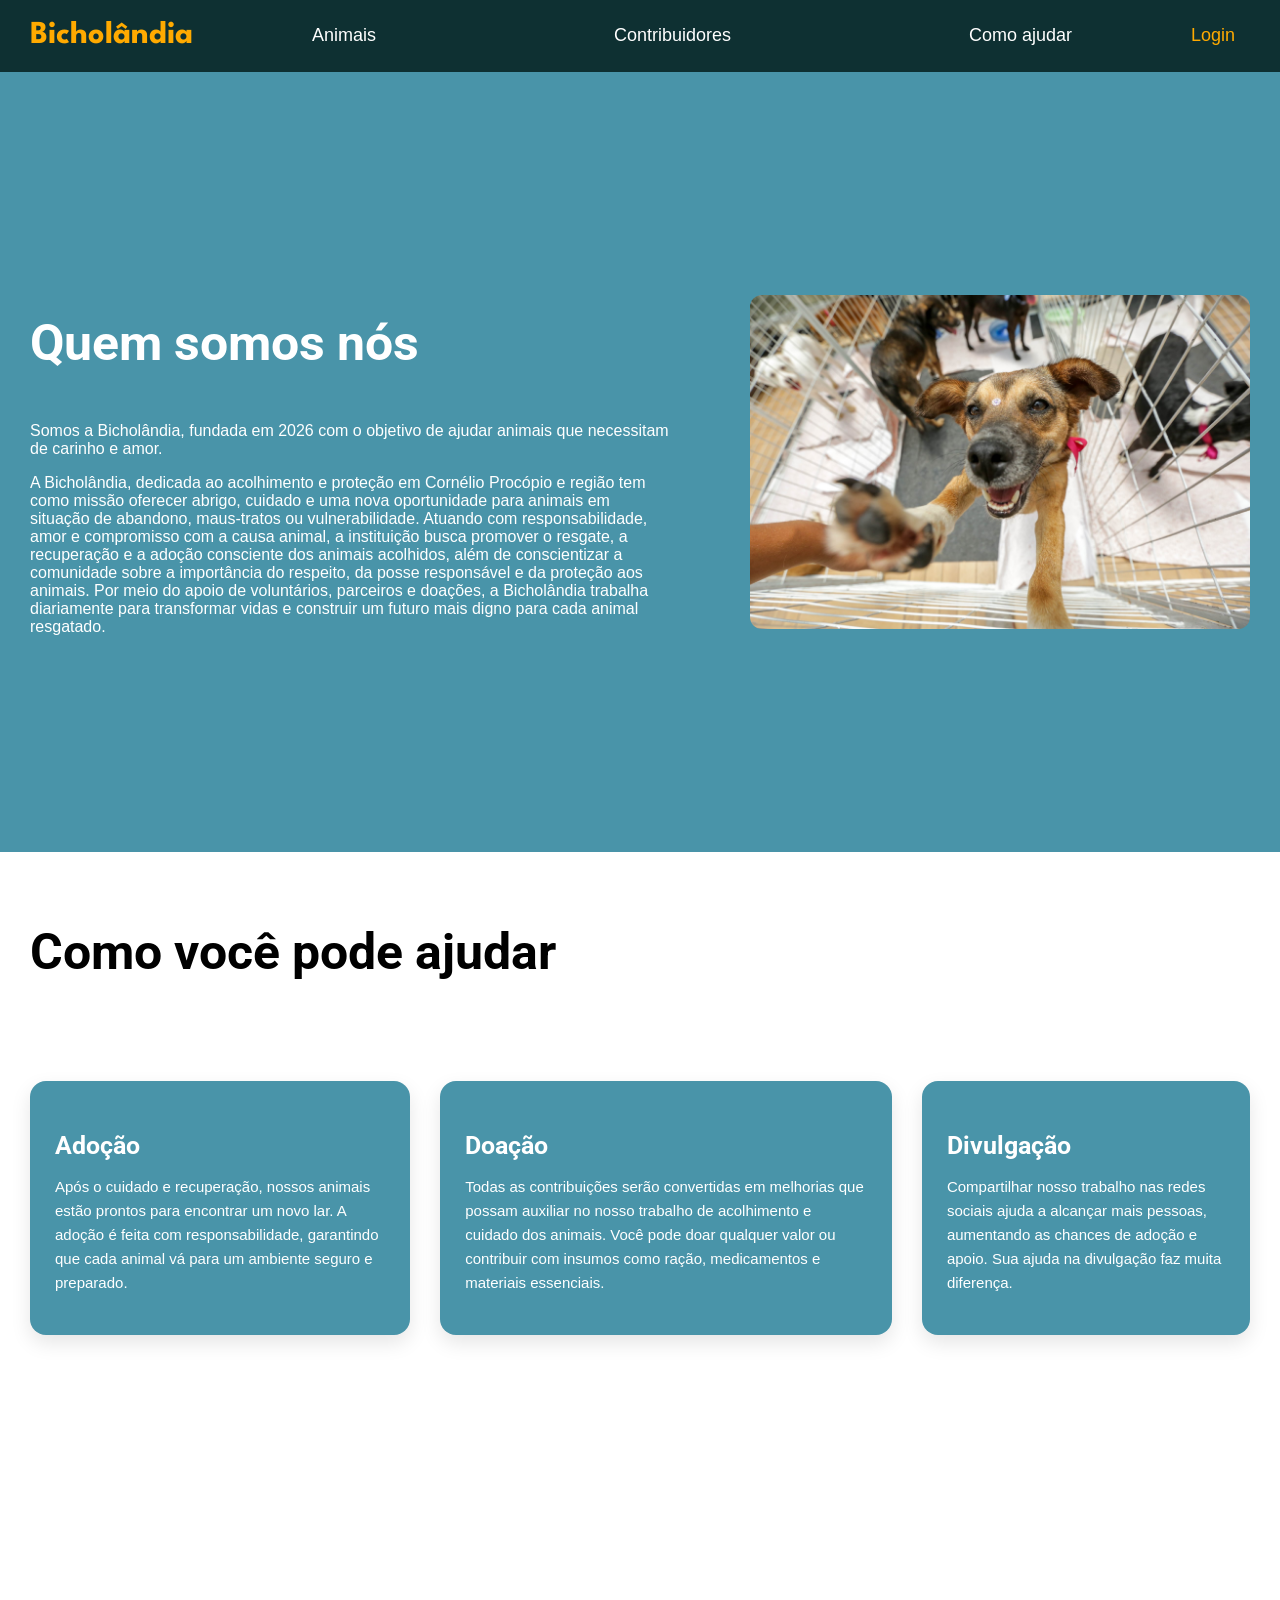
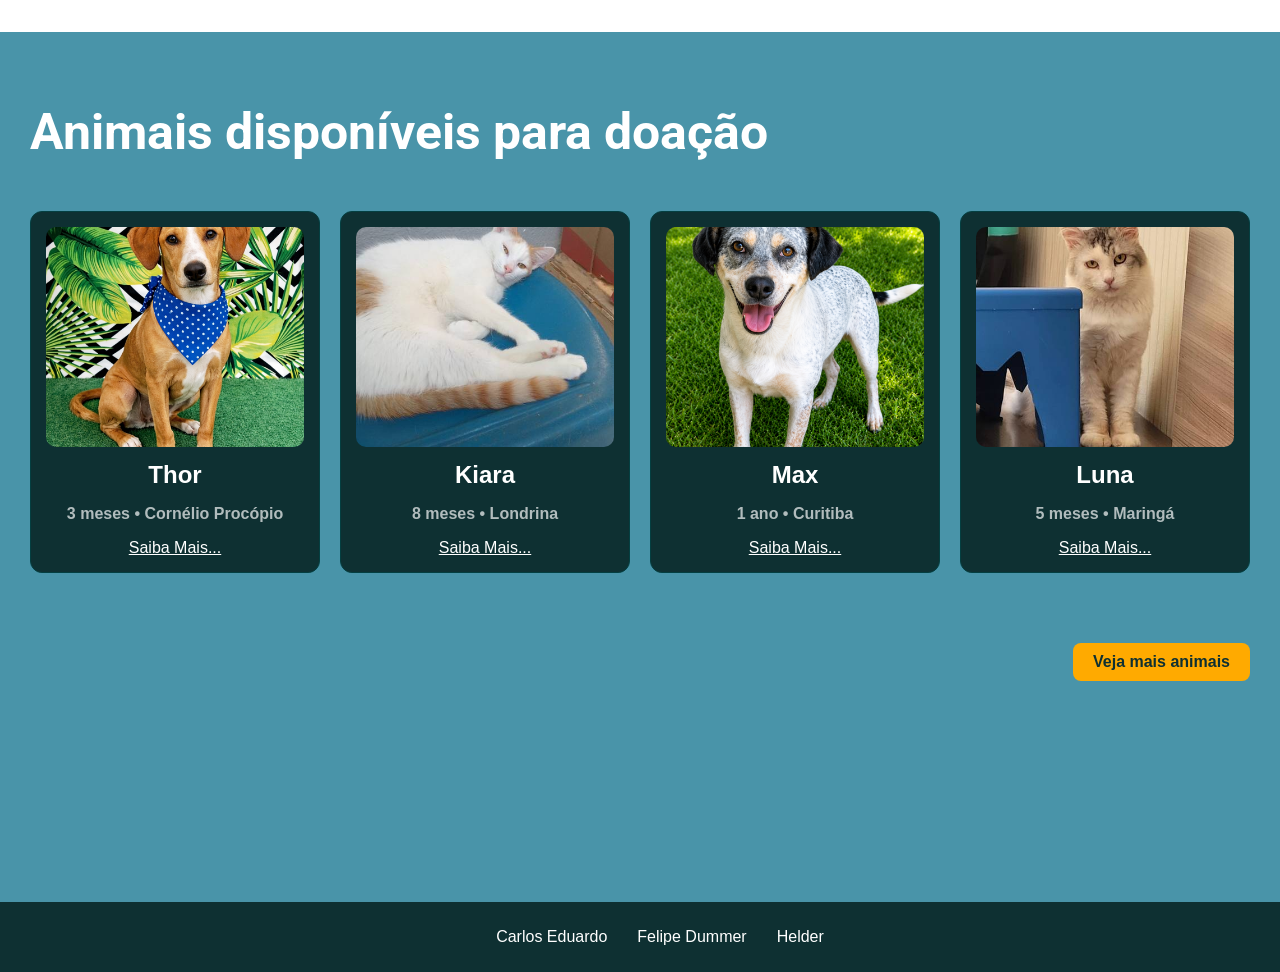
==== index.html @ 8e853c61 "titulo pagina home" ====
<!DOCTYPE html>
<html lang="pt-br">

<head>
    <meta charset="UTF-8">
    <meta name="viewport" content="width=device-width, initial-scale=1.0">
    <link rel="stylesheet" href="css/style.css">
    <link rel="stylesheet" href="css/animais.css">
    <title>Bicholândia</title>
</head>

<body class="home-body">
    <header>
        <div class="menu-container">
            <div id="menu">
                <h1 id="nome-ong">Bicholândia</h1>
                <nav id="menu-nav">
                    <a href="pages/animais.html">Animais</a>
                    <a href=""> Contribuidores</a>
                    <a href="#formas-de-ajuda">Como ajudar</a>
                </nav>
                <a href="pages/login.html">Login</a>
            </div>
        </div>
    </header>
    <main class="main-container">
        <div id="introducao">
            <div id="introducao-texto">
                <h2>Quem somos nós</h2>
                <p class="paragrafo-texto">
                    Somos a Bicholândia, fundada em 2026 com o objetivo
                    de ajudar animais que necessitam de carinho e amor.
                </p>
                <p class="paragrafo-texto">
                    A Bicholândia, dedicada ao acolhimento e proteção em Cornélio
                    Procópio e região tem como missão oferecer abrigo, cuidado e uma nova
                    oportunidade para animais em situação de abandono, maus-tratos
                    ou vulnerabilidade. Atuando com responsabilidade, amor e compromisso
                    com a causa animal, a instituição busca promover o resgate, a
                    recuperação e a adoção consciente dos animais acolhidos, além de conscientizar
                    a comunidade sobre a importância do respeito, da posse responsável e da
                    proteção aos animais. Por meio do apoio de voluntários, parceiros e
                    doações, a Bicholândia trabalha diariamente para transformar vidas e construir
                    um futuro mais digno para cada animal resgatado.
                </p>
            </div>

            <img src="images/cachorro-introducao.jpg" alt="Imagem Cachorro para doação">
        </div>
        <div id="formas-de-ajuda">
            <h2>Como você pode ajudar</h2>

            <div class="ajuda-container">

                <div class="ajuda-item">
                    <h3>Adoção</h3>
                    <p>
                        Após o cuidado e recuperação, nossos animais estão
                        prontos para encontrar um novo lar. A adoção é feita
                        com responsabilidade, garantindo que cada animal vá
                        para um ambiente seguro e preparado.
                    </p>
                </div>

                <div class="ajuda-item">
                    <h3>Doação</h3>
                    <p>
                        Todas as contribuições serão convertidas em melhorias
                        que possam auxiliar no nosso trabalho de acolhimento
                        e cuidado dos animais. Você pode doar qualquer valor
                        ou contribuir com insumos como ração, medicamentos e
                        materiais essenciais.
                    </p>
                </div>

                <div class="ajuda-item">
                    <h3>Divulgação</h3>
                    <p>
                        Compartilhar nosso trabalho nas redes sociais ajuda
                        a alcançar mais pessoas, aumentando as chances de
                        adoção e apoio. Sua ajuda na divulgação faz muita
                        diferença.
                    </p>
                </div>

            </div>
        </div>

        <section>
            <div id="previa-animais">
                <h2>Animais disponíveis para doação</h2>

                <section id="animais">
                    <article class="animais-item">
                        <img src="images/cachorro01.png" alt="Imagem cachorro">
                        <h2>Thor</h2>
                        <article class="info-animal">
                            <h3>3 meses • Cornélio Procópio</h3>
                            <a href="">Saiba Mais...</a>
                        </article>
                    </article>

                    <article class="animais-item">
                        <img src="images/gato01.jpeg" alt="Imagem Gato">
                        <h2>Kiara</h2>
                        <article class="info-animal">
                            <h3>8 meses • Londrina</h3>
                            <a href="">Saiba Mais...</a>
                        </article>
                    </article>

                    <article class="animais-item">
                        <img src="images/cachorro02.png" alt="Imagem Cachorro">
                        <h2>Max</h2>
                        <article class="info-animal">
                            <h3>1 ano • Curitiba</h3>
                            <a href="">Saiba Mais...</a>
                        </article>
                    </article>

                    <article class="animais-item">
                        <img src="images/gato02.jpeg" alt="Imagem Gato">
                        <h2>Luna</h2>
                        <article class="info-animal">
                            <h3>5 meses • Maringá</h3>
                            <a href="">Saiba Mais...</a>
                        </article>
                    </article>
                </section>

                <div id="btt-mais-animais">
                    <a href="pages/animais.html">Veja mais animais</a>
                </div>
            </div>
        </section>
    </main>
    <footer id="rodape">
        <nav id="contato">
            <ul>
                <li><a href="">Carlos Eduardo</a></li>
                <li><a href="">Felipe Dummer</a></li>
                <li><a href="">Helder</a></li>
            </ul>
        </nav>
    </footer>
</body>

</html>
---- css/style.css ----
@import url('https://fonts.googleapis.com/css2?family=Roboto:ital,wght@0,100..900;1,100..900&display=swap');
@import url('https://fonts.googleapis.com/css2?family=League+Spartan:wght@100..900&display=swap');

body {
    font-family: Arial, Helvetica, sans-serif;
    margin: 0;
    padding: 0;
}

#menu {
    background-color: #0E3032;
    display: flex;
    color: #ffaa00;
    padding-left: 30px;
    padding-right: 45px;
    justify-content: space-between;
    align-items: center;
}

#menu a {
    color: #ffaa00;
    text-decoration: none;
    font-size: large
}

#nome-ong {
    font-family: 'League Spartan', Helvetica, sans-serif;
}

.home-body #menu-nav {
    width: 1500px
}

#menu-nav {
    background-color: #0E3032;
    display: flex;
    justify-content: space-around;
    align-items: center;
    color:#ffaa00;
    font-size: large;
}

#menu-nav a {
    color: white;
    text-decoration: none;
}

#menu-nav a:hover {
    color: #ffaa00;
    text-decoration: underline;
}

#introducao {
    background-color: #4994A9;
    color: #ffffff;
    margin: 0 auto; 
    padding: 30px;
    display: flex;
    align-items: center;
    justify-content: space-between;
    gap: 80px;
    min-height: 80vh;
}

#introducao > img {
    width: 500px;
    height: auto;
    border-radius: 12px;
}

#introducao-texto h2, #formas-de-ajuda h2, #previa-animais > h2 {
    font-family: "Roboto", sans-serif;
    font-size: 50px;
    margin-bottom: 50px;
}

#formas-de-ajuda {
    margin: 0 auto; 
    padding: 30px;
    gap: 80px;
    min-height: 80vh;
}

.ajuda-container {
    margin-top: 100px;
    display: flex;
    justify-content: space-between;
    gap: 30px;
}

.ajuda-item {
    background-color: #4994A9;
    color: white;
    padding: 25px;
    border-radius: 16px;
    box-shadow: 0 8px 20px rgba(0, 0, 0, 0.1);
    text-align: left;
}

.ajuda-item h3 {
    font-family: "Roboto", sans-serif;
    font-size: 25px;
    margin-bottom: 15px;
    color: white;
}

.ajuda-item p {
    font-size: 15px;
    line-height: 1.6;
}

.ajuda-item:hover {
    background-color: #0E3032;
}

#previa-animais {
    background-color: #4994A9;
    color: #ffffff;
    margin: 0 auto; 
    padding: 30px;
    gap: 90px;
    min-height: 90vh;
}

#btt-mais-animais {
    display: flex;
    justify-content: flex-end;
    margin-top: 70px;
}

#btt-mais-animais > a {
    background-color: #ffaa00;
    color: #0E3032;
    padding: 10px 20px;
    border-radius: 8px;
    text-decoration: none;
    font-weight: bold;
    transition: background-color 0.3s ease;
}

#btt-mais-animais > a:hover {
    background-color: #0E3032;
    color: #ffffff;
}

#rodape {
    background-color: #0E3032;
    color: white;
    padding: 10px;
    text-align: center;
}

#contato ul {
    list-style: none;
    display: flex;
    justify-content: center;
    gap: 30px;
}

#contato a {
    color: white;
    text-decoration: none;
}

#contato a:hover {
    color: #ffaa00;
}
---- css/animais.css ----
body {
    font-family: Arial, Helvetica, sans-serif;
    margin: 0;
    padding: 0;
}

#main-animais {
    background-color: #4994A9;
    padding: 20px;
}

#titulo {
    color: white;
}

#animais {
    display: grid;
    grid-template-columns: repeat(auto-fit, minmax(250px, 1fr));
    gap: 20px;
}

.animais-item {
    border: 1px solid #043F41;
    border-radius: 12px;
    overflow: hidden;
    padding: 15px;
    text-align: center;
    background-color: #0E3032;
    max-width: 350px;
}

.animais-item img {
    width: 100%;
    height: 220px;
    object-fit: cover;
    border-radius: 10px;
}

.animais-item h2 {
    color: white;
    margin: 10px 0 5px;
}

.info-animal h3 {
    color: rgba(255, 255, 255, 0.678);
    font-size: 16px;
    font-weight: 100px;
}

.info-animal a {
    color: white;
}

.info-animal a:hover {
    color: #ffaa00;
}
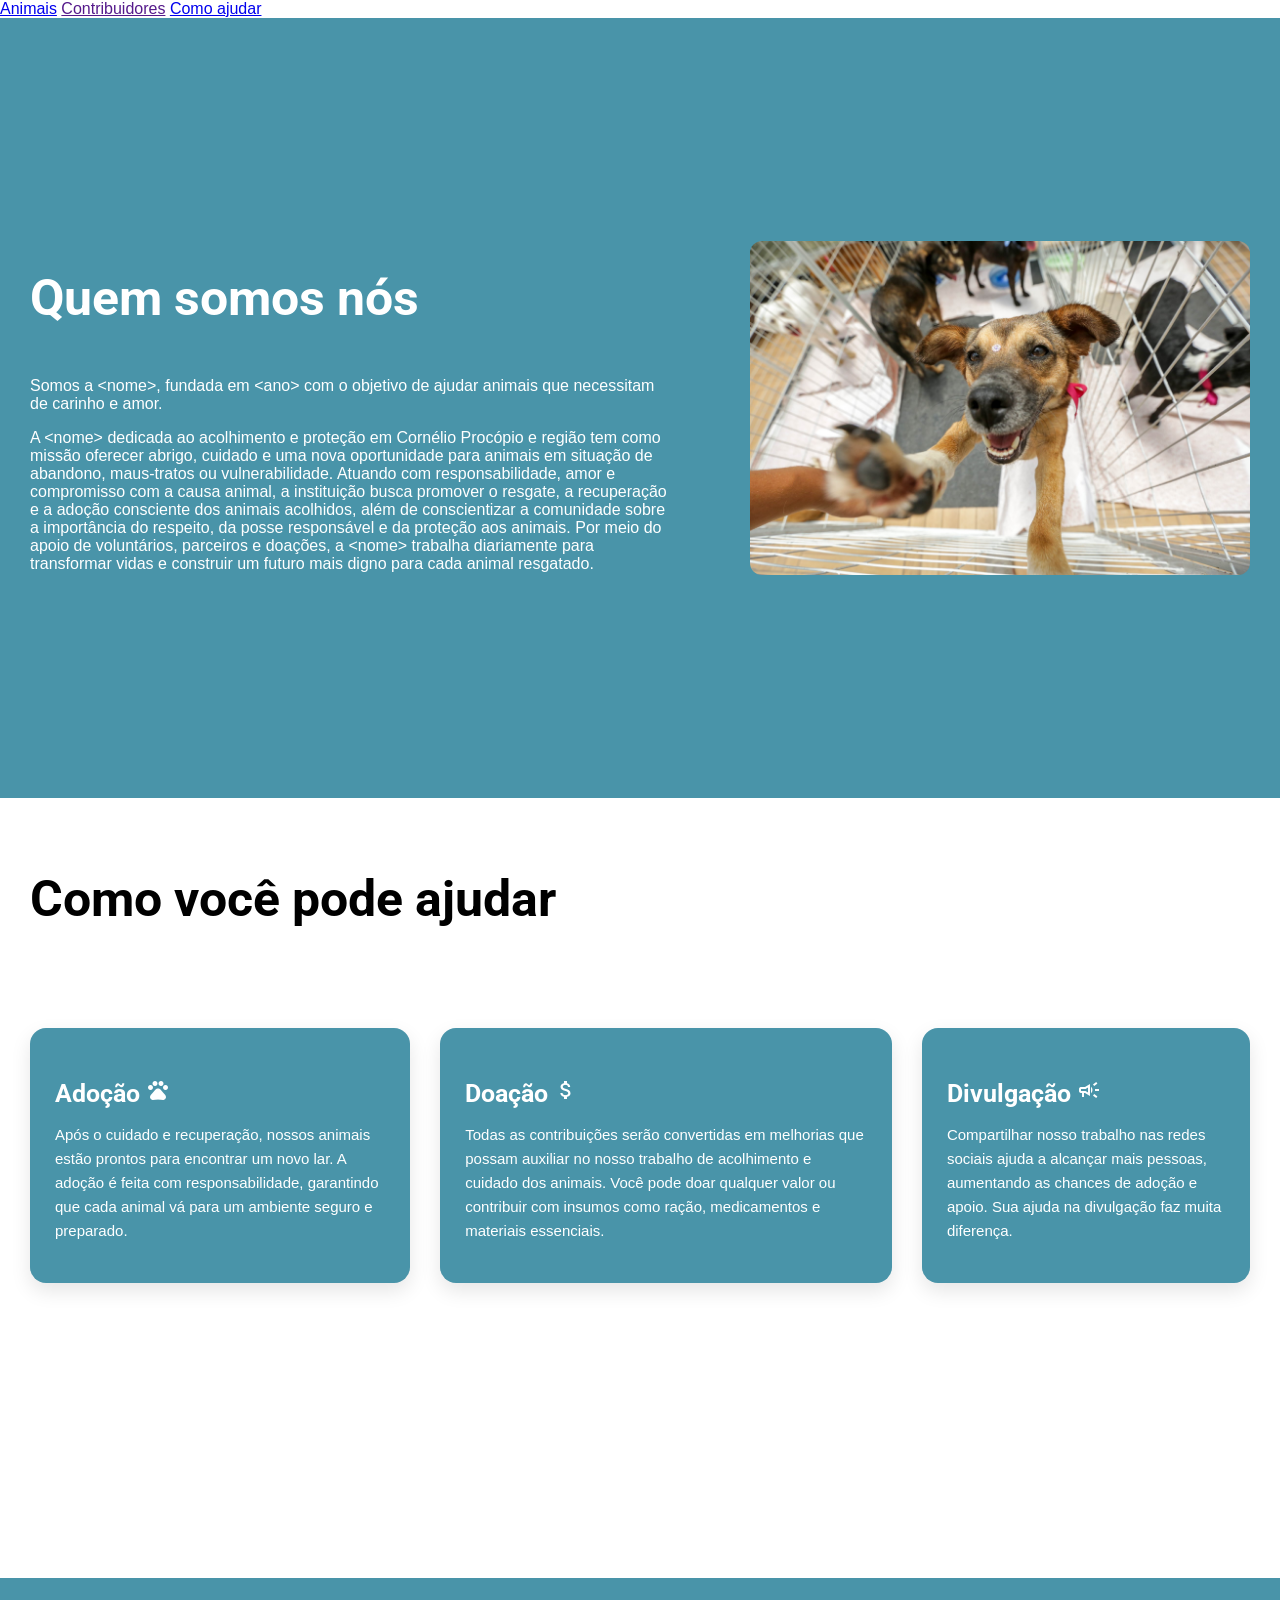
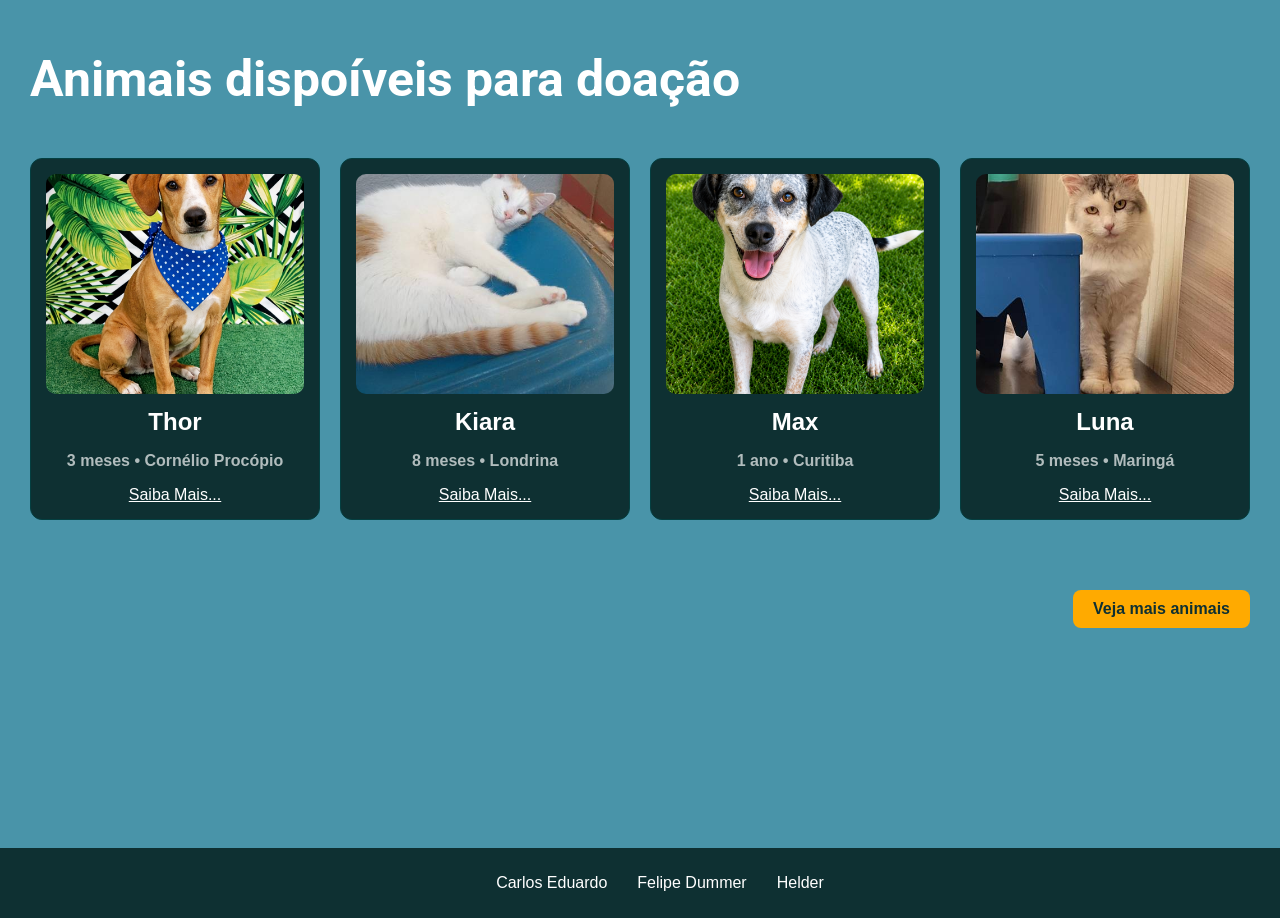
==== commit 1cdb0afa: "add icons" ====
--- a/index.html
+++ b/index.html
@@ -6,20 +6,20 @@
     <meta name="viewport" content="width=device-width, initial-scale=1.0">
     <link rel="stylesheet" href="css/style.css">
     <link rel="stylesheet" href="css/animais.css">
-    <title>Bicholândia</title>
+    <link rel="stylesheet" href="https://fonts.googleapis.com/icon?family=Material+Icons+Outlined">
+    <link rel="stylesheet" href="https://fonts.googleapis.com/icon?family=Material+Symbols+Outlined">
+    <title>Home</title>
 </head>
 
-<body class="home-body">
+<body>
     <header>
         <div class="menu-container">
-            <div id="menu">
-                <h1 id="nome-ong">Bicholândia</h1>
-                <nav id="menu-nav">
-                    <a href="pages/animais.html">Animais</a>
+            <div class="menu-subcontainer">
+                <nav id="header-nav">
+                    <a href="pages\animais.html">Animais</a>
                     <a href=""> Contribuidores</a>
-                    <a href="#formas-de-ajuda">Como ajudar</a>
+                    <a href="#contato">Como ajudar</a>
                 </nav>
-                <a href="pages/login.html">Login</a>
             </div>
         </div>
     </header>
@@ -28,11 +28,11 @@
             <div id="introducao-texto">
                 <h2>Quem somos nós</h2>
                 <p class="paragrafo-texto">
-                    Somos a Bicholândia, fundada em 2026 com o objetivo
+                    Somos a &lt;nome&gt;, fundada em &lt;ano&gt; com o objetivo
                     de ajudar animais que necessitam de carinho e amor.
                 </p>
                 <p class="paragrafo-texto">
-                    A Bicholândia, dedicada ao acolhimento e proteção em Cornélio
+                    A &lt;nome&gt; dedicada ao acolhimento e proteção em Cornélio
                     Procópio e região tem como missão oferecer abrigo, cuidado e uma nova
                     oportunidade para animais em situação de abandono, maus-tratos
                     ou vulnerabilidade. Atuando com responsabilidade, amor e compromisso
@@ -40,7 +40,7 @@
                     recuperação e a adoção consciente dos animais acolhidos, além de conscientizar
                     a comunidade sobre a importância do respeito, da posse responsável e da
                     proteção aos animais. Por meio do apoio de voluntários, parceiros e
-                    doações, a Bicholândia trabalha diariamente para transformar vidas e construir
+                    doações, a &lt;nome&gt; trabalha diariamente para transformar vidas e construir
                     um futuro mais digno para cada animal resgatado.
                 </p>
             </div>
@@ -53,7 +53,7 @@
             <div class="ajuda-container">
 
                 <div class="ajuda-item">
-                    <h3>Adoção</h3>
+                    <h3>Adoção <i class="material-icons-outlined">pets</i></h3>
                     <p>
                         Após o cuidado e recuperação, nossos animais estão
                         prontos para encontrar um novo lar. A adoção é feita
@@ -63,7 +63,7 @@
                 </div>
 
                 <div class="ajuda-item">
-                    <h3>Doação</h3>
+                    <h3>Doação <i class="material-icons-outlined">attach_money</i></h3>
                     <p>
                         Todas as contribuições serão convertidas em melhorias
                         que possam auxiliar no nosso trabalho de acolhimento
@@ -74,7 +74,7 @@
                 </div>
 
                 <div class="ajuda-item">
-                    <h3>Divulgação</h3>
+                    <h3>Divulgação <i class="material-icons-outlined">campaign</i></h3>
                     <p>
                         Compartilhar nosso trabalho nas redes sociais ajuda
                         a alcançar mais pessoas, aumentando as chances de
@@ -86,53 +86,51 @@
             </div>
         </div>
 
-        <section>
-            <div id="previa-animais">
-                <h2>Animais disponíveis para doação</h2>
+        <div id="previa-animais">
+            <h2>Animais dispoíveis para doação</h2>
 
-                <section id="animais">
-                    <article class="animais-item">
-                        <img src="images/cachorro01.png" alt="Imagem cachorro">
-                        <h2>Thor</h2>
-                        <article class="info-animal">
-                            <h3>3 meses • Cornélio Procópio</h3>
-                            <a href="">Saiba Mais...</a>
-                        </article>
+            <section id="animais">
+                <article class="animais-item">
+                    <img src="images/cachorro01.png" alt="Imagem cachorro">
+                    <h2>Thor</h2>
+                    <article class="info-animal">
+                        <h3>3 meses • Cornélio Procópio</h3>
+                        <a href="">Saiba Mais...</a>
                     </article>
+                </article>
 
-                    <article class="animais-item">
-                        <img src="images/gato01.jpeg" alt="Imagem Gato">
-                        <h2>Kiara</h2>
-                        <article class="info-animal">
-                            <h3>8 meses • Londrina</h3>
-                            <a href="">Saiba Mais...</a>
-                        </article>
+                <article class="animais-item">
+                    <img src="images/gato01.jpeg" alt="Imagem Gato">
+                    <h2>Kiara</h2>
+                    <article class="info-animal">
+                        <h3>8 meses • Londrina</h3>
+                        <a href="">Saiba Mais...</a>
                     </article>
+                </article>
 
-                    <article class="animais-item">
-                        <img src="images/cachorro02.png" alt="Imagem Cachorro">
-                        <h2>Max</h2>
-                        <article class="info-animal">
-                            <h3>1 ano • Curitiba</h3>
-                            <a href="">Saiba Mais...</a>
-                        </article>
+                <article class="animais-item">
+                    <img src="images/cachorro02.png" alt="Imagem Cachorro">
+                    <h2>Max</h2>
+                    <article class="info-animal">
+                        <h3>1 ano • Curitiba</h3>
+                        <a href="">Saiba Mais...</a>
                     </article>
+                </article>
 
-                    <article class="animais-item">
-                        <img src="images/gato02.jpeg" alt="Imagem Gato">
-                        <h2>Luna</h2>
-                        <article class="info-animal">
-                            <h3>5 meses • Maringá</h3>
-                            <a href="">Saiba Mais...</a>
-                        </article>
+                <article class="animais-item">
+                    <img src="images/gato02.jpeg" alt="Imagem Gato">
+                    <h2>Luna</h2>
+                    <article class="info-animal">
+                        <h3>5 meses • Maringá</h3>
+                        <a href="">Saiba Mais...</a>
                     </article>
-                </section>
+                </article>
+            </section>
 
-                <div id="btt-mais-animais">
-                    <a href="pages/animais.html">Veja mais animais</a>
-                </div>
+            <div id="btt-mais-animais">
+                <a href="pages/animais.html">Veja mais animais</a>
             </div>
-        </section>
+        </div>
     </main>
     <footer id="rodape">
         <nav id="contato">
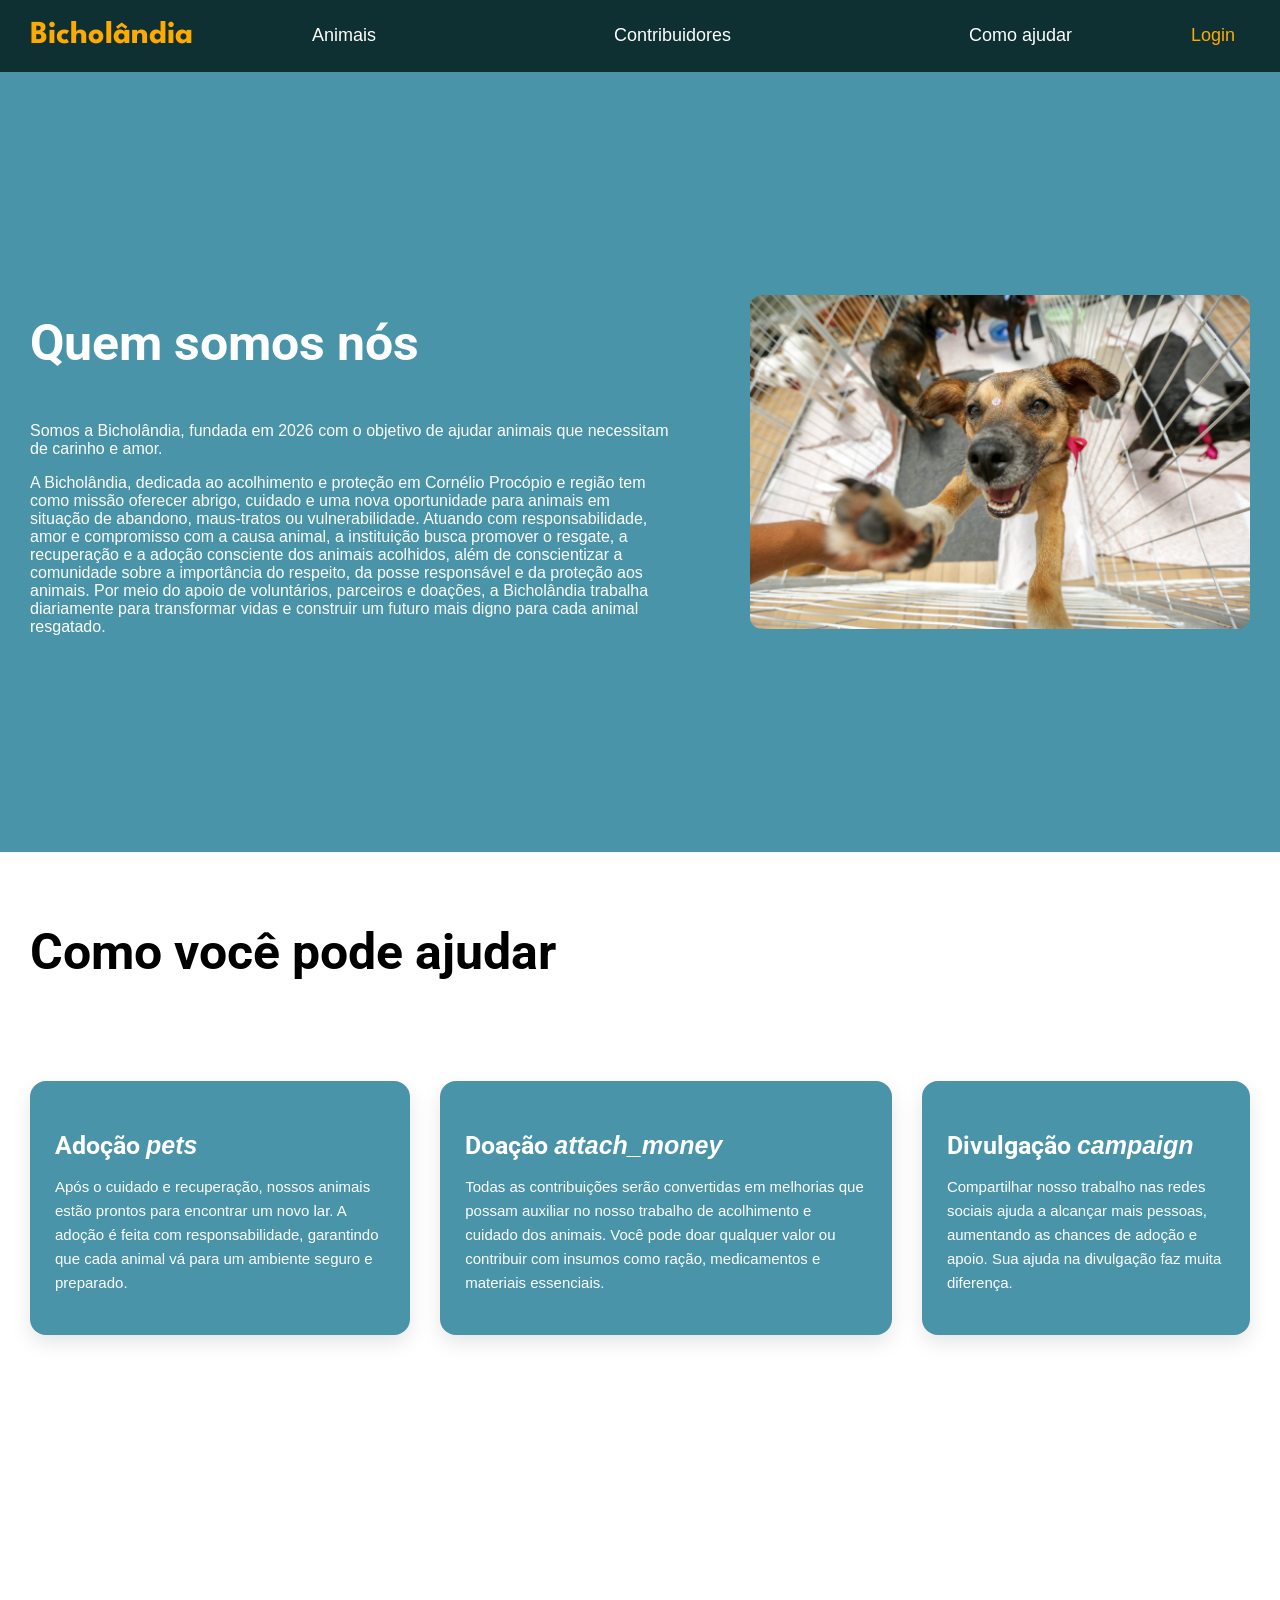
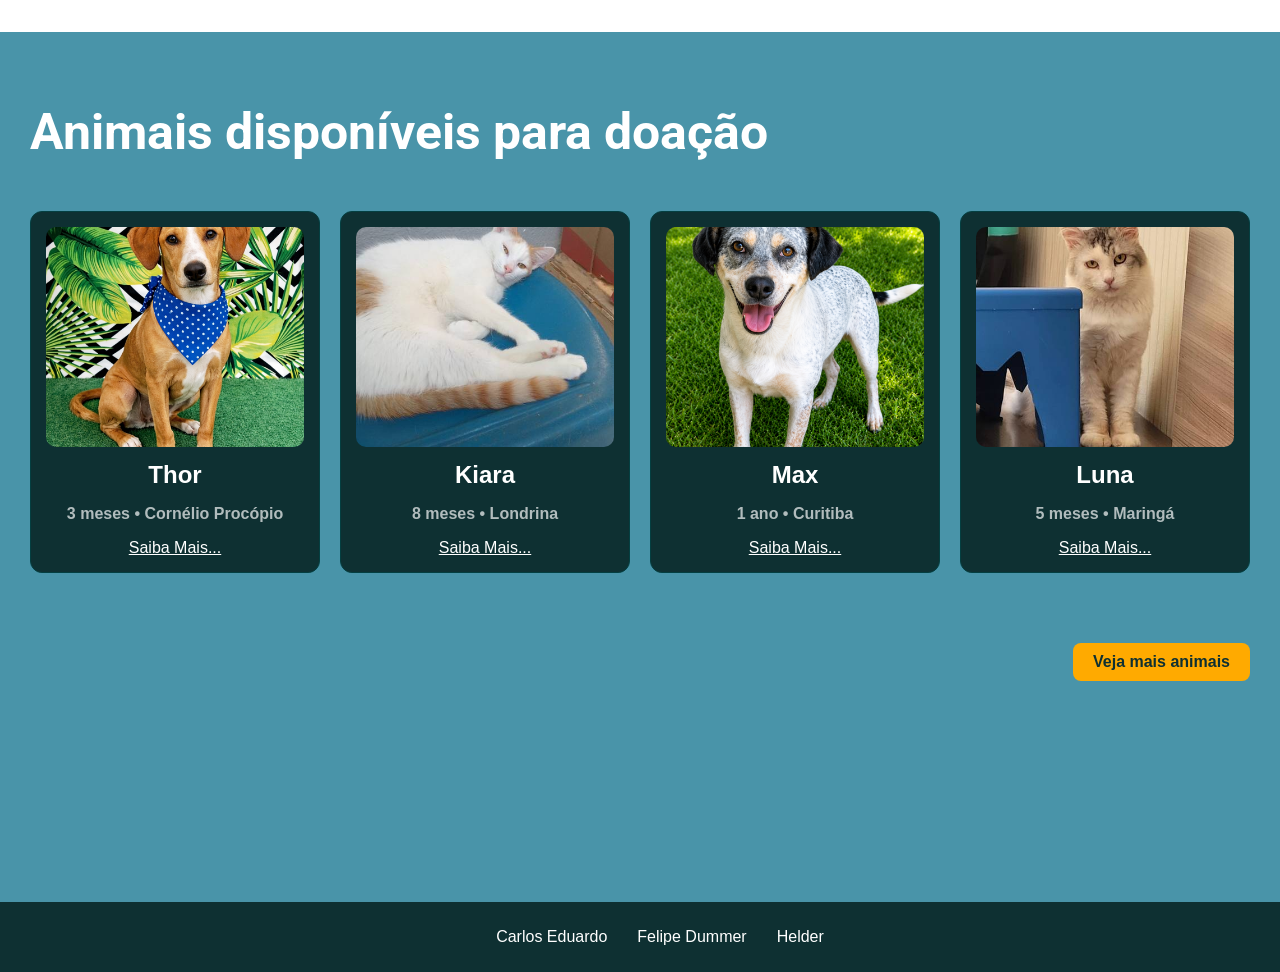
==== commit 7bb068ab: "Merge branch 'main' of https://github.com/Carloss0101/WebFrontEnd" ====
--- a/index.html
+++ b/index.html
@@ -6,20 +6,20 @@
     <meta name="viewport" content="width=device-width, initial-scale=1.0">
     <link rel="stylesheet" href="css/style.css">
     <link rel="stylesheet" href="css/animais.css">
-    <link rel="stylesheet" href="https://fonts.googleapis.com/icon?family=Material+Icons+Outlined">
-    <link rel="stylesheet" href="https://fonts.googleapis.com/icon?family=Material+Symbols+Outlined">
-    <title>Home</title>
+    <title>Bicholândia</title>
 </head>
 
-<body>
+<body class="home-body">
     <header>
         <div class="menu-container">
-            <div class="menu-subcontainer">
-                <nav id="header-nav">
-                    <a href="pages\animais.html">Animais</a>
+            <div id="menu">
+                <h1 id="nome-ong">Bicholândia</h1>
+                <nav id="menu-nav">
+                    <a href="pages/animais.html">Animais</a>
                     <a href=""> Contribuidores</a>
-                    <a href="#contato">Como ajudar</a>
+                    <a href="#formas-de-ajuda">Como ajudar</a>
                 </nav>
+                <a href="pages/login.html">Login</a>
             </div>
         </div>
     </header>
@@ -28,11 +28,11 @@
             <div id="introducao-texto">
                 <h2>Quem somos nós</h2>
                 <p class="paragrafo-texto">
-                    Somos a &lt;nome&gt;, fundada em &lt;ano&gt; com o objetivo
+                    Somos a Bicholândia, fundada em 2026 com o objetivo
                     de ajudar animais que necessitam de carinho e amor.
                 </p>
                 <p class="paragrafo-texto">
-                    A &lt;nome&gt; dedicada ao acolhimento e proteção em Cornélio
+                    A Bicholândia, dedicada ao acolhimento e proteção em Cornélio
                     Procópio e região tem como missão oferecer abrigo, cuidado e uma nova
                     oportunidade para animais em situação de abandono, maus-tratos
                     ou vulnerabilidade. Atuando com responsabilidade, amor e compromisso
@@ -40,7 +40,7 @@
                     recuperação e a adoção consciente dos animais acolhidos, além de conscientizar
                     a comunidade sobre a importância do respeito, da posse responsável e da
                     proteção aos animais. Por meio do apoio de voluntários, parceiros e
-                    doações, a &lt;nome&gt; trabalha diariamente para transformar vidas e construir
+                    doações, a Bicholândia trabalha diariamente para transformar vidas e construir
                     um futuro mais digno para cada animal resgatado.
                 </p>
             </div>
@@ -86,61 +86,63 @@
             </div>
         </div>
 
-        <div id="previa-animais">
-            <h2>Animais dispoíveis para doação</h2>
+        <section>
+            <div id="previa-animais">
+                <h2>Animais disponíveis para doação</h2>
 
-            <section id="animais">
-                <article class="animais-item">
-                    <img src="images/cachorro01.png" alt="Imagem cachorro">
-                    <h2>Thor</h2>
-                    <article class="info-animal">
-                        <h3>3 meses • Cornélio Procópio</h3>
-                        <a href="">Saiba Mais...</a>
+                <section id="animais">
+                    <article class="animais-item">
+                        <img src="images/cachorro01.png" alt="Imagem cachorro">
+                        <h2>Thor</h2>
+                        <article class="info-animal">
+                            <h3>3 meses • Cornélio Procópio</h3>
+                            <a href="">Saiba Mais...</a>
+                        </article>
                     </article>
-                </article>
 
-                <article class="animais-item">
-                    <img src="images/gato01.jpeg" alt="Imagem Gato">
-                    <h2>Kiara</h2>
-                    <article class="info-animal">
-                        <h3>8 meses • Londrina</h3>
-                        <a href="">Saiba Mais...</a>
+                    <article class="animais-item">
+                        <img src="images/gato01.jpeg" alt="Imagem Gato">
+                        <h2>Kiara</h2>
+                        <article class="info-animal">
+                            <h3>8 meses • Londrina</h3>
+                            <a href="">Saiba Mais...</a>
+                        </article>
                     </article>
-                </article>
 
-                <article class="animais-item">
-                    <img src="images/cachorro02.png" alt="Imagem Cachorro">
-                    <h2>Max</h2>
-                    <article class="info-animal">
-                        <h3>1 ano • Curitiba</h3>
-                        <a href="">Saiba Mais...</a>
+                    <article class="animais-item">
+                        <img src="images/cachorro02.png" alt="Imagem Cachorro">
+                        <h2>Max</h2>
+                        <article class="info-animal">
+                            <h3>1 ano • Curitiba</h3>
+                            <a href="">Saiba Mais...</a>
+                        </article>
                     </article>
-                </article>
 
-                <article class="animais-item">
-                    <img src="images/gato02.jpeg" alt="Imagem Gato">
-                    <h2>Luna</h2>
-                    <article class="info-animal">
-                        <h3>5 meses • Maringá</h3>
-                        <a href="">Saiba Mais...</a>
+                    <article class="animais-item">
+                        <img src="images/gato02.jpeg" alt="Imagem Gato">
+                        <h2>Luna</h2>
+                        <article class="info-animal">
+                            <h3>5 meses • Maringá</h3>
+                            <a href="">Saiba Mais...</a>
+                        </article>
                     </article>
-                </article>
-            </section>
+                </section>
 
-            <div id="btt-mais-animais">
-                <a href="pages/animais.html">Veja mais animais</a>
+                <div id="btt-mais-animais">
+                    <a href="pages/animais.html">Veja mais animais</a>
+                </div>
             </div>
-        </div>
+        </section>
     </main>
     <footer id="rodape">
         <nav id="contato">
             <ul>
-                <li><a href="">Carlos Eduardo</a></li>
-                <li><a href="">Felipe Dummer</a></li>
-                <li><a href="">Helder</a></li>
+                <li><a href="https://carloss0101.github.io/Curriculo/">Carlos Eduardo</a></li>
+                <li><a href="https://feliperdummer.com.br/">Felipe Dummer</a></li>
+                <li><a href="https://helder639.github.io">Helder</a></li>
             </ul>
         </nav>
     </footer>
 </body>
 
-</html>+</html>
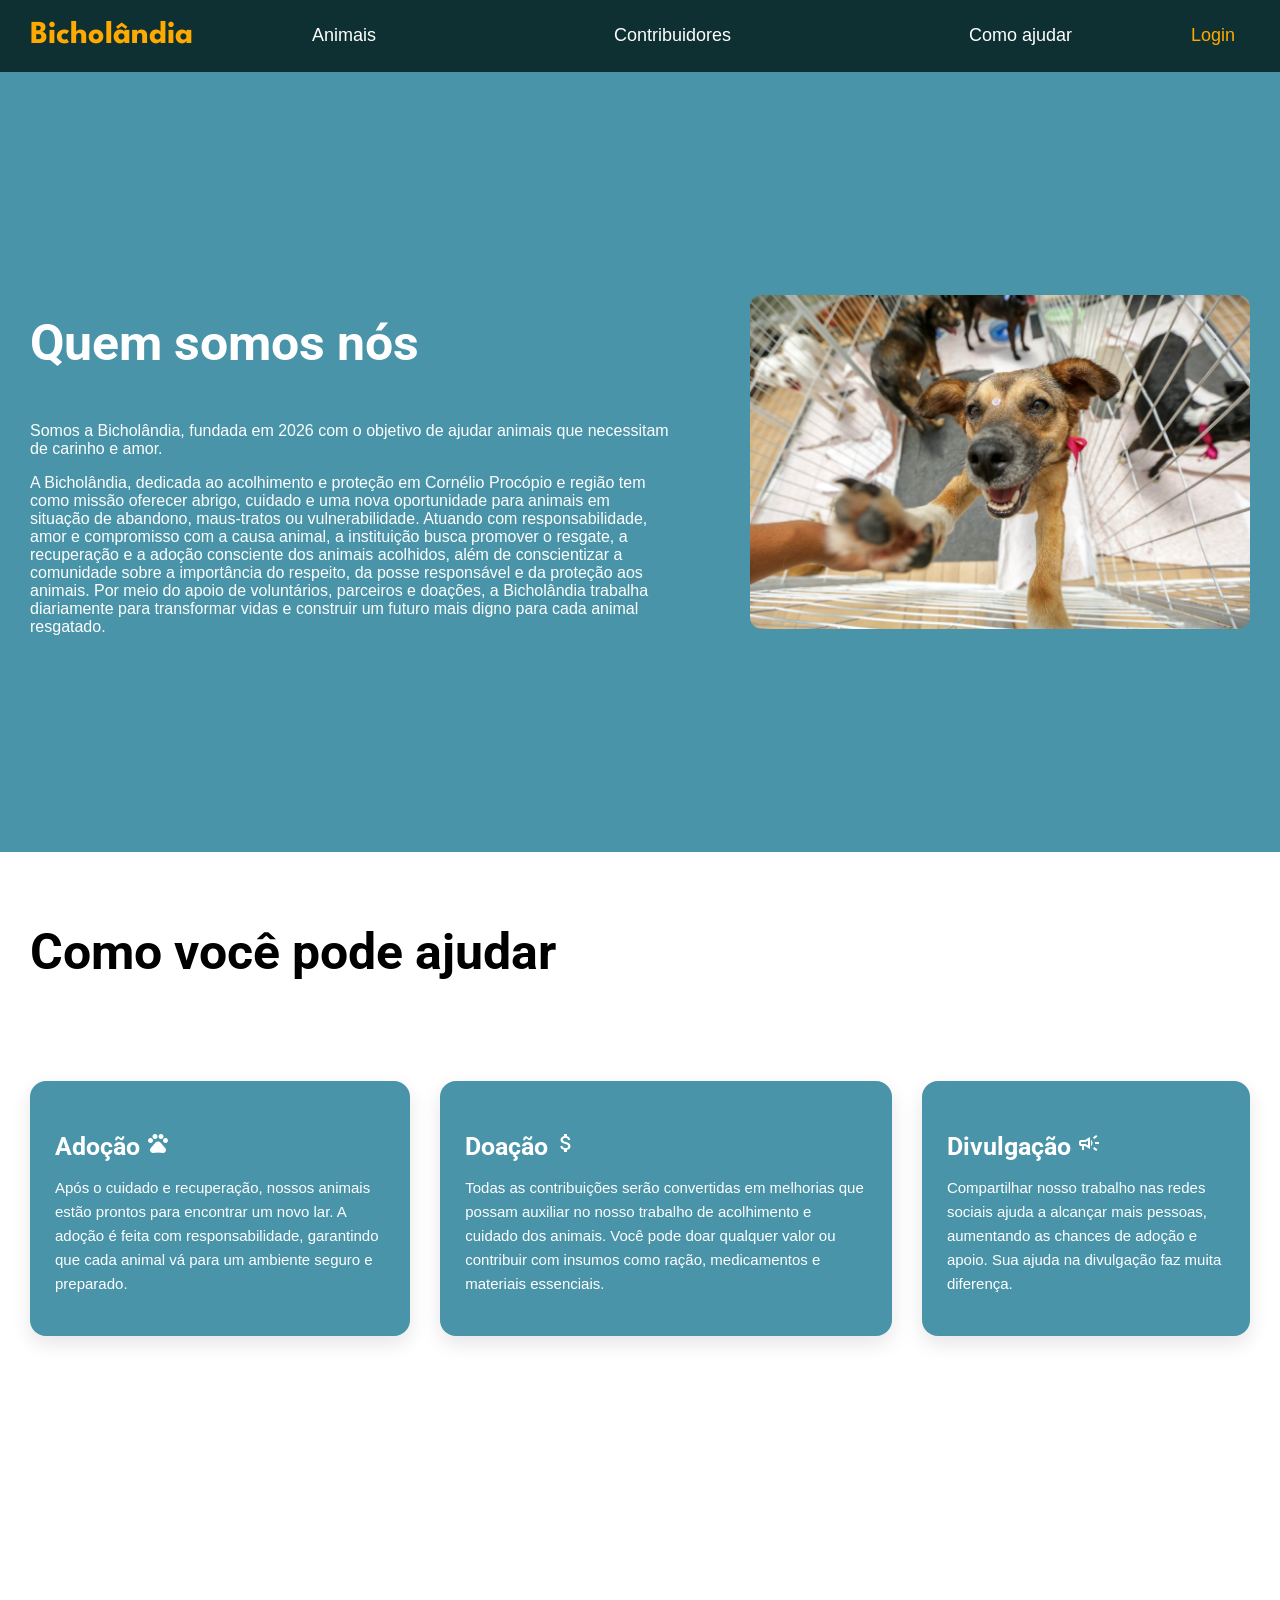
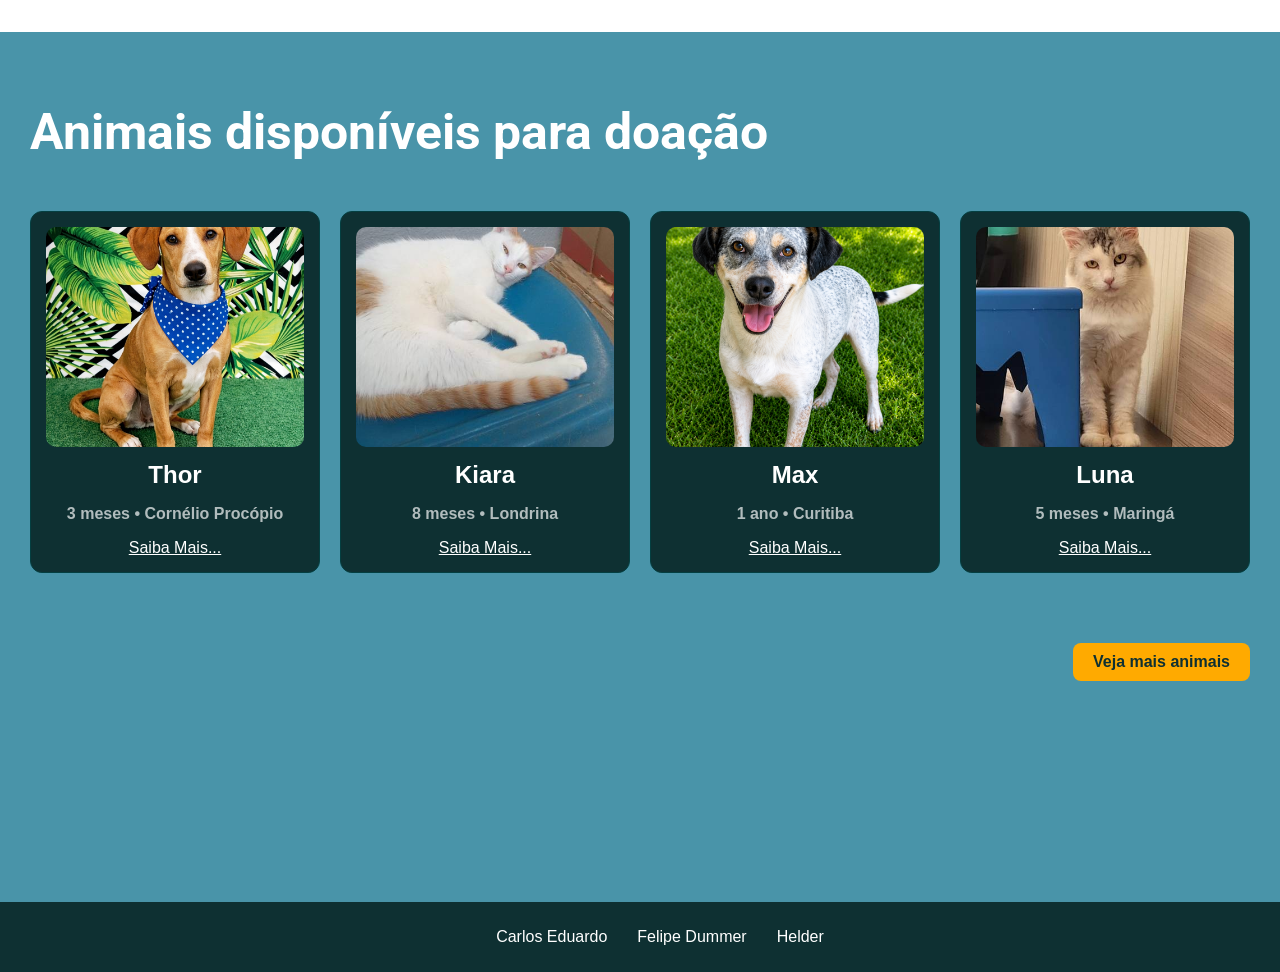
==== commit 19d1fb33: "Add link css icons" ====
--- a/index.html
+++ b/index.html
@@ -6,6 +6,8 @@
     <meta name="viewport" content="width=device-width, initial-scale=1.0">
     <link rel="stylesheet" href="css/style.css">
     <link rel="stylesheet" href="css/animais.css">
+    <link rel="stylesheet" href="https://fonts.googleapis.com/icon?family=Material+Icons+Outlined">
+    <link rel="stylesheet" href="https://fonts.googleapis.com/icon?family=Material+Symbols+Outlined">
     <title>Bicholândia</title>
 </head>
 
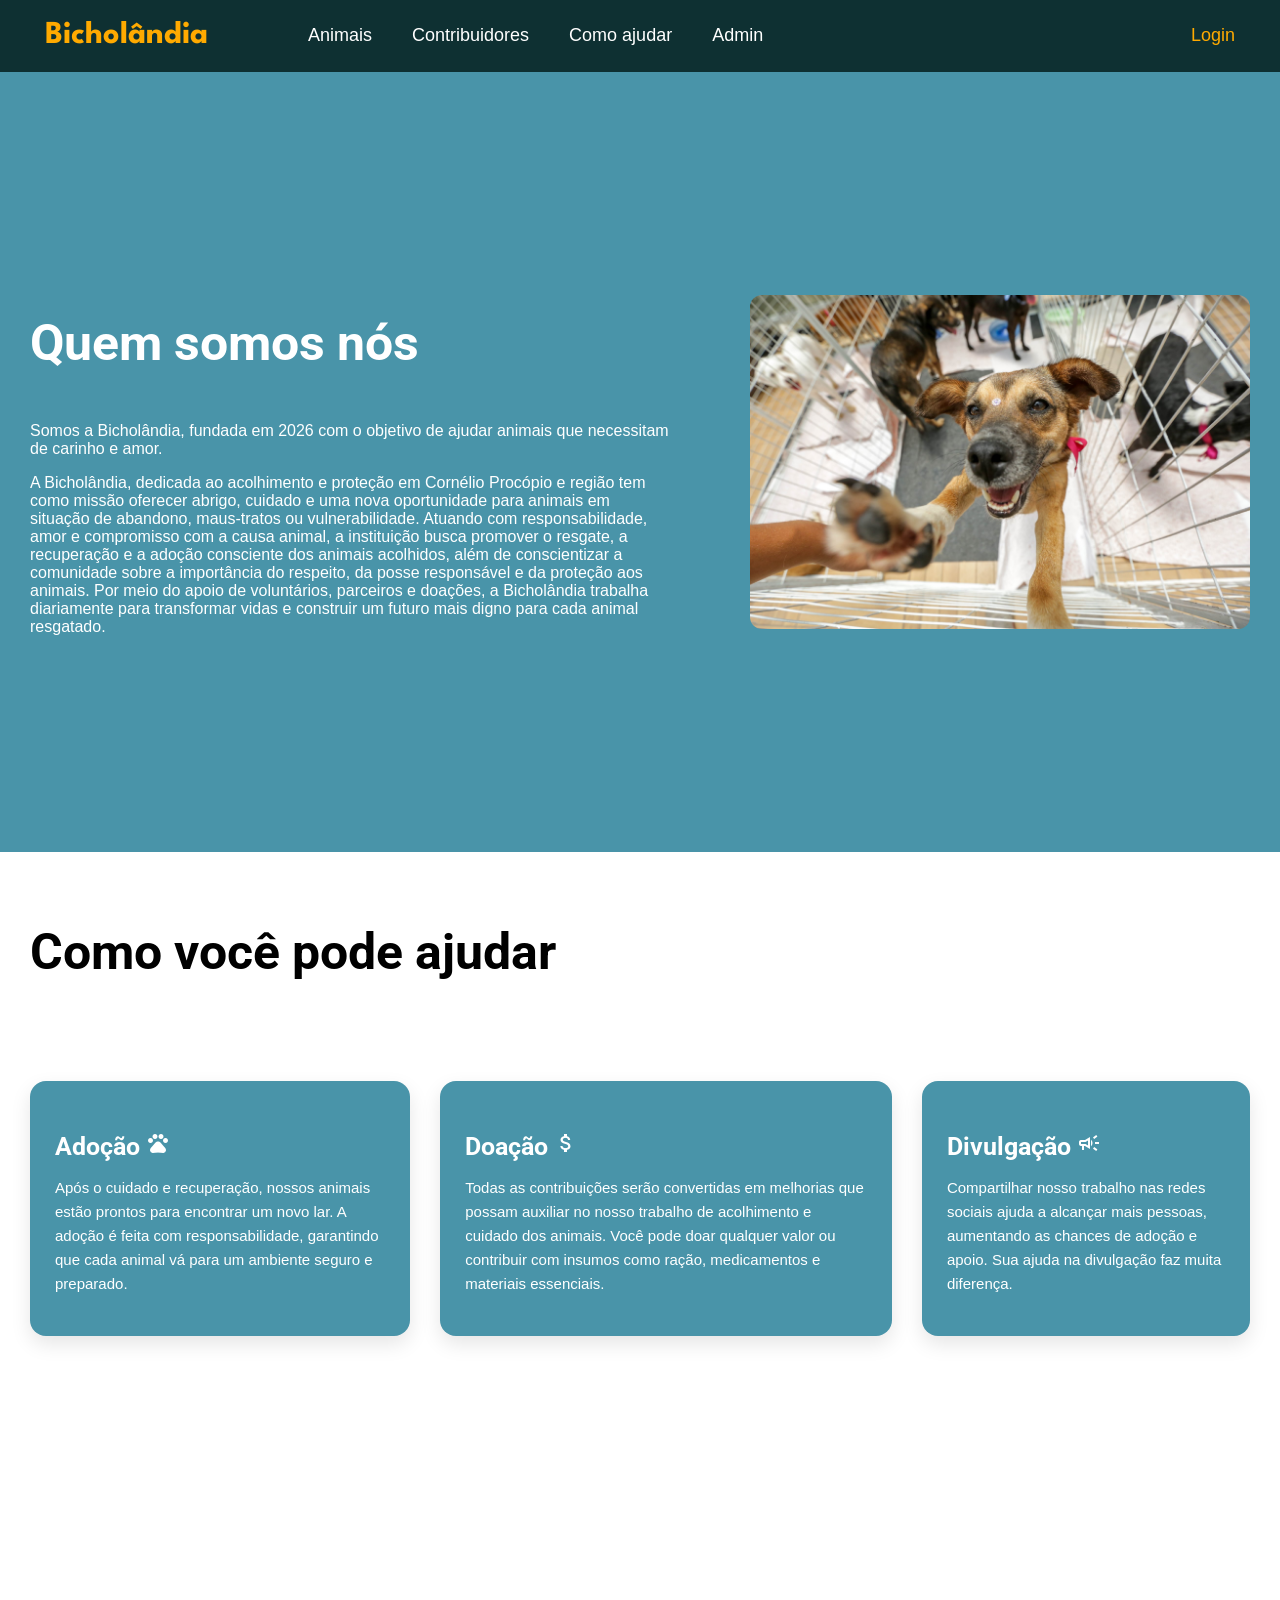
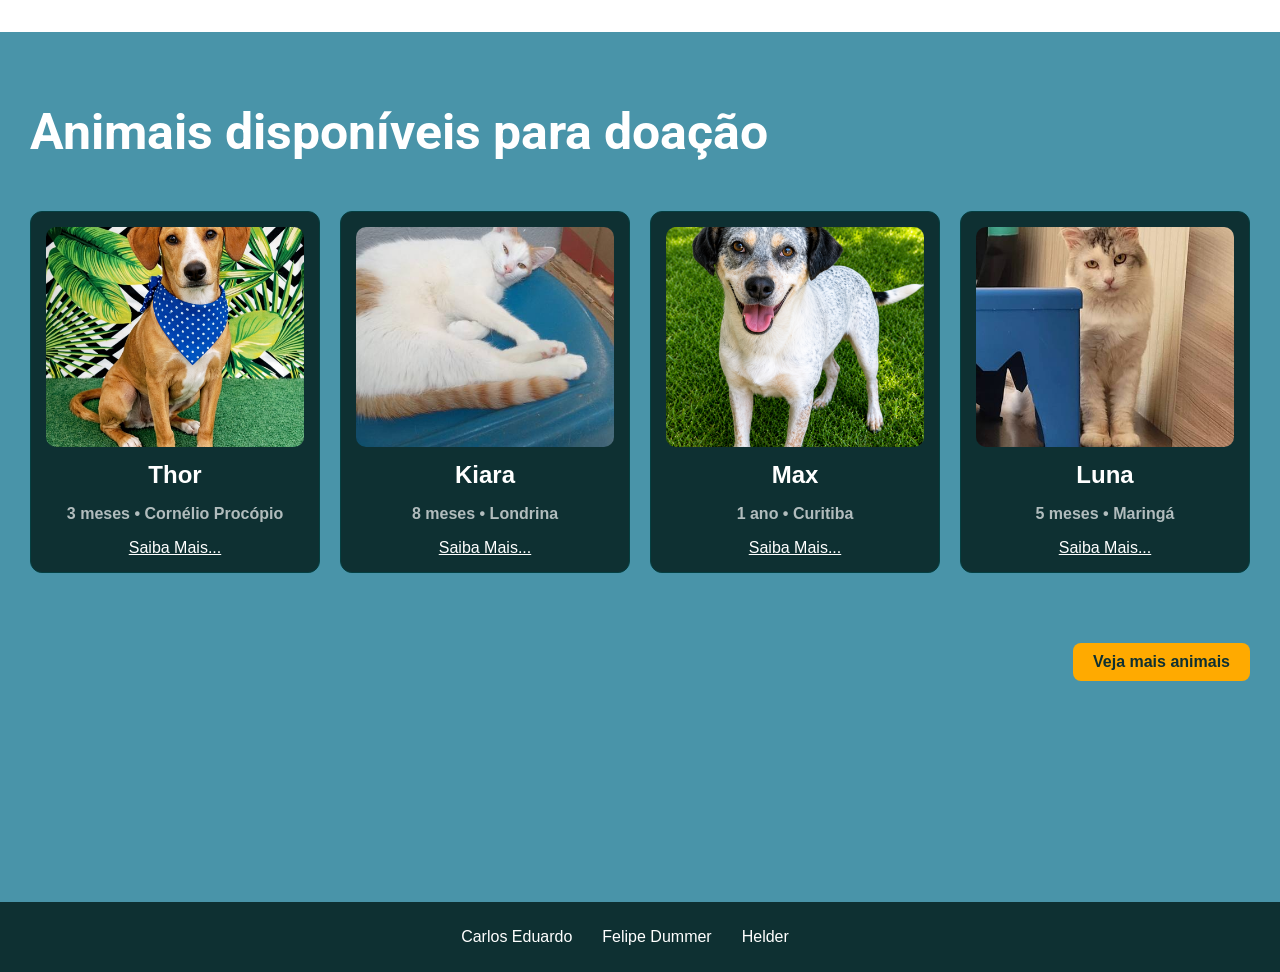
==== commit 0bfc3604: "ADD botão de admin na home" ====
--- a/index.html
+++ b/index.html
@@ -20,6 +20,7 @@
                     <a href="pages/animais.html">Animais</a>
                     <a href=""> Contribuidores</a>
                     <a href="#formas-de-ajuda">Como ajudar</a>
+                    <a href="pages/adm.html">Admin</a>
                 </nav>
                 <a href="pages/login.html">Login</a>
             </div>
--- a/css/style.css
+++ b/css/style.css
@@ -7,14 +7,17 @@
     padding: 0;
 }
 
+.menu-container {
+    width: 100%;
+    background-color: #0E3032;
+}
+
 #menu {
     background-color: #0E3032;
     display: flex;
-    color: #ffaa00;
-    padding-left: 30px;
-    padding-right: 45px;
-    justify-content: space-between;
+    justify-content: space-between; 
     align-items: center;
+    padding: 0 45px; 
 }
 
 #menu a {
@@ -25,6 +28,7 @@
 
 #nome-ong {
     font-family: 'League Spartan', Helvetica, sans-serif;
+    color:#ffaa00
 }
 
 .home-body #menu-nav {
@@ -32,17 +36,17 @@
 }
 
 #menu-nav {
-    background-color: #0E3032;
     display: flex;
-    justify-content: space-around;
-    align-items: center;
-    color:#ffaa00;
-    font-size: large;
+    justify-content: flex-start;
+    gap: 40px; 
+    margin-right: 250px;
+    margin-left: 100px; 
 }
 
 #menu-nav a {
     color: white;
     text-decoration: none;
+    font-size: large;
 }
 
 #menu-nav a:hover {
@@ -155,6 +159,8 @@
     display: flex;
     justify-content: center;
     gap: 30px;
+    margin-right: 220px;
+    margin-left: 150px;
 }
 
 #contato a {
@@ -165,3 +171,29 @@
 #contato a:hover {
     color: #ffaa00;
 }
+
+#tabela-usuarios {
+    list-style-type: none;
+    padding: 0;
+}
+
+#tabela-usuarios li {
+    background-image: url('../images/pawprint.png'); 
+    background-repeat: no-repeat;
+    background-position: left center;
+    background-size: 20px 20px;
+    padding-left: 28px;      
+    margin-bottom: 10px;      
+    line-height: 61px;        
+}
+
+.botao-excluir {
+    background-color: #f70707;
+    color: white;
+    border: none;
+    padding: 2px 8px;
+    font-size: 12px;       
+    border-radius: 4px;
+    cursor: pointer;
+    margin-left: 10px;
+}
--- a/css/animais.css
+++ b/css/animais.css
@@ -5,7 +5,7 @@
 }
 
 #main-animais {
-    background-color: #4994A9;
+    background-color: #43595f;
     padding: 20px;
 }
 
